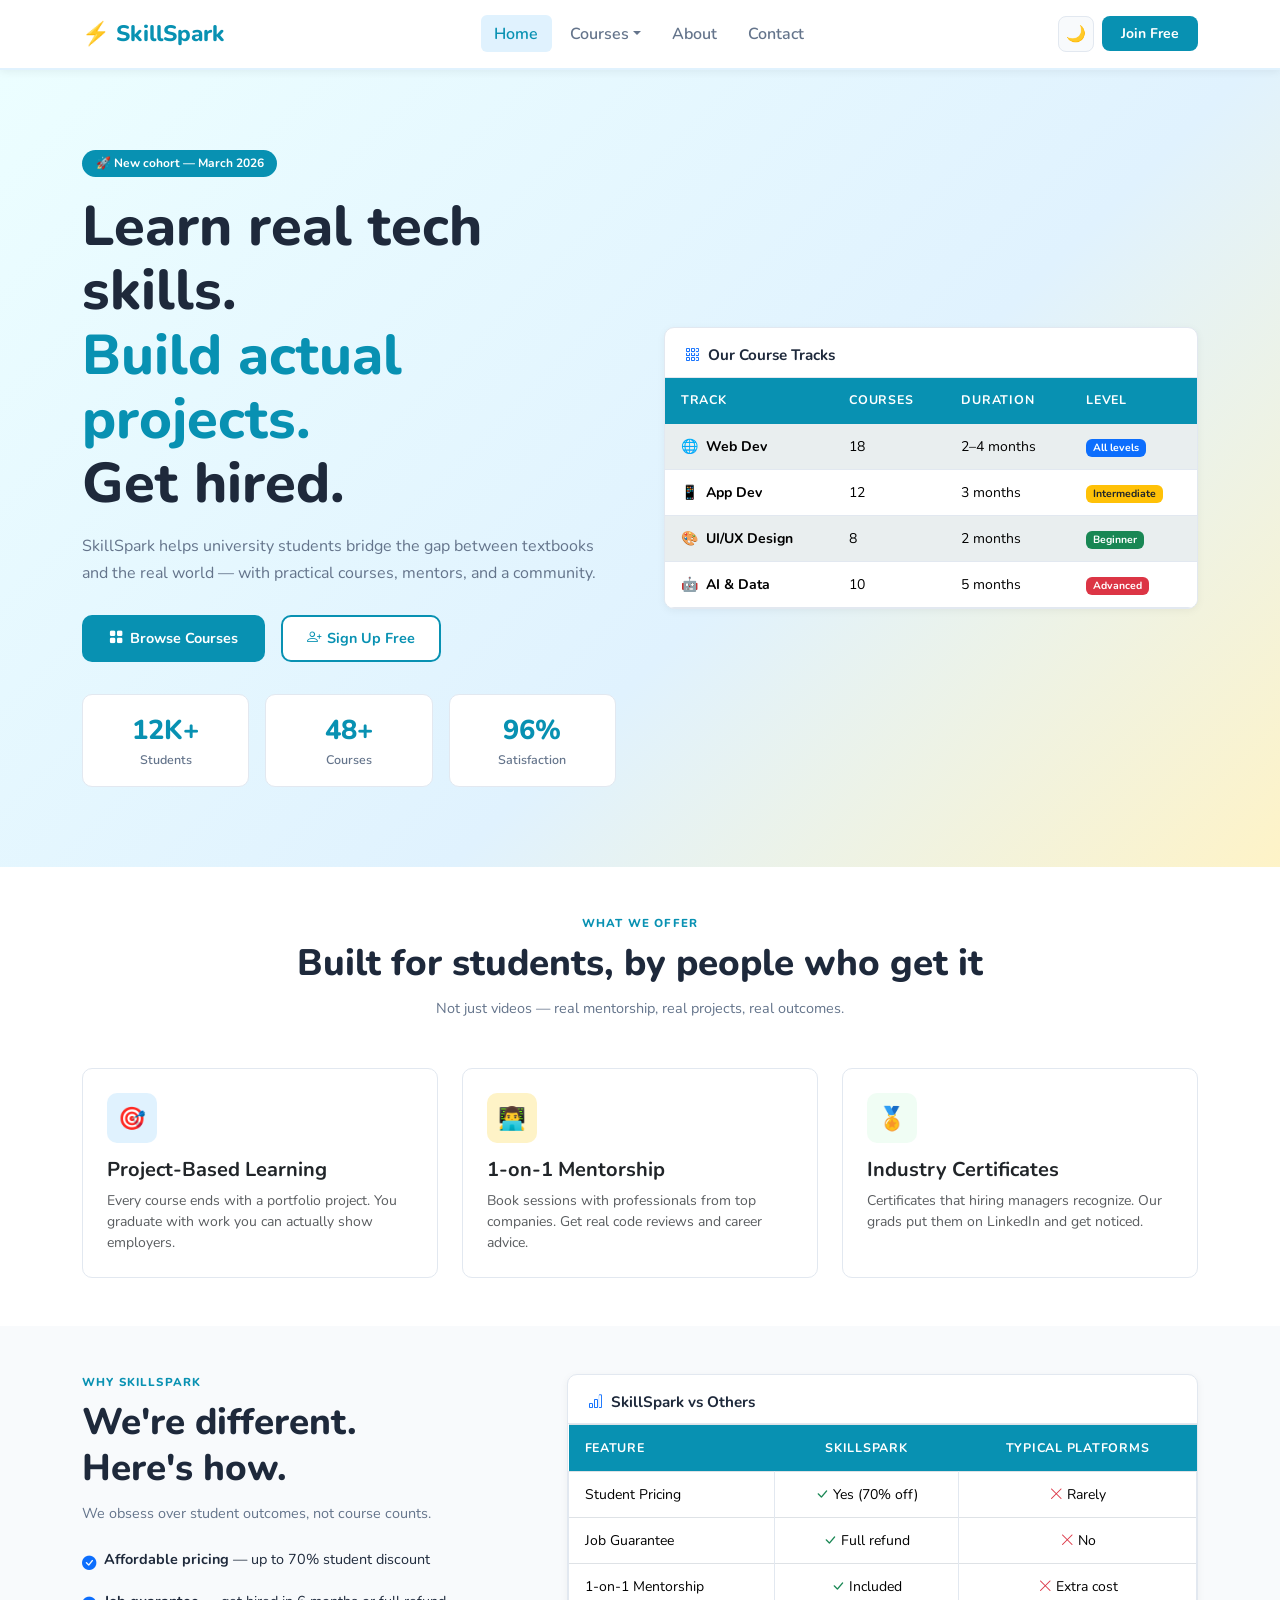
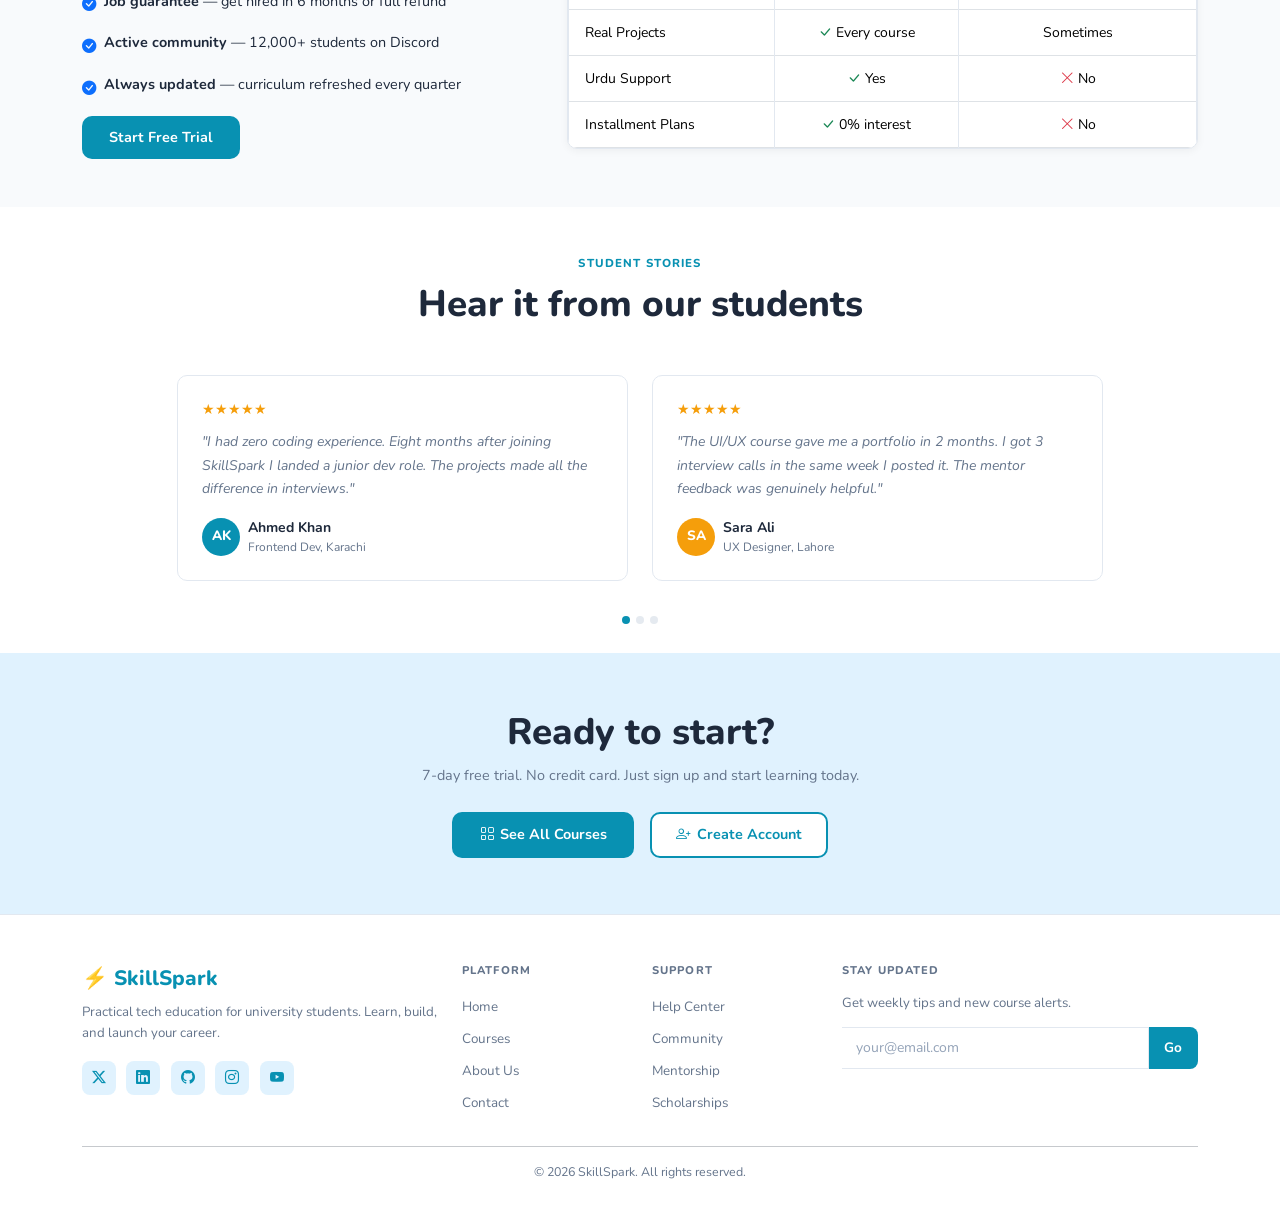
==== index.html @ f8904380 "Intial commit" ====
<!DOCTYPE html>
<html lang="en">
<head>
  <meta charset="UTF-8">
  <meta name="viewport" content="width=device-width, initial-scale=1.0">
  <title>SkillSpark – Learn. Build. Launch.</title>
  <link rel="icon" href="data:image/svg+xml,<svg xmlns='http://www.w3.org/2000/svg' viewBox='0 0 100 100'><text y='.9em' font-size='90'>⚡</text></svg>">
  <link href="https://cdn.jsdelivr.net/npm/bootstrap@5.3.3/dist/css/bootstrap.min.css" rel="stylesheet">
  <link href="https://cdn.jsdelivr.net/npm/bootstrap-icons@1.11.3/font/bootstrap-icons.css" rel="stylesheet">
  <link href="css/style.css" rel="stylesheet">
</head>
<body>

<!-- NAVBAR -->
<nav class="navbar navbar-expand-lg">
  <div class="container">
    <a class="navbar-brand" href="index.html">⚡ SkillSpark</a>
    <div class="d-flex align-items-center gap-2 order-lg-last">
      <button id="themeBtn" title="Toggle dark mode">🌙</button>
      <a href="register.html" class="btn-join d-none d-lg-block">Join Free</a>
      <button class="navbar-toggler ms-1" type="button" data-bs-toggle="collapse" data-bs-target="#nav">
        <span class="navbar-toggler-icon"></span>
      </button>
    </div>
    <div class="collapse navbar-collapse" id="nav">
      <ul class="navbar-nav mx-auto gap-1">
        <li class="nav-item"><a class="nav-link active" href="index.html">Home</a></li>
        <li class="nav-item dropdown">
          <a class="nav-link dropdown-toggle" href="#" data-bs-toggle="dropdown">Courses</a>
          <ul class="dropdown-menu">
            <li><a class="dropdown-item" href="courses.html"><i class="bi bi-code-slash me-2"></i>Web Development</a></li>
            <li><a class="dropdown-item" href="courses.html"><i class="bi bi-phone me-2"></i>App Development</a></li>
            <li><a class="dropdown-item" href="courses.html"><i class="bi bi-palette me-2"></i>UI/UX Design</a></li>
            <li><a class="dropdown-item" href="courses.html"><i class="bi bi-robot me-2"></i>AI & Data Science</a></li>
          </ul>
        </li>
        <li class="nav-item"><a class="nav-link" href="about.html">About</a></li>
        <li class="nav-item"><a class="nav-link" href="contact.html">Contact</a></li>
      </ul>
    </div>
  </div>
</nav>

<!-- HERO -->
<section class="hero-section">
  <div class="container">
    <div class="row align-items-center g-5">

      <div class="col-lg-6">
        <div class="hero-badge">🚀 New cohort — March 2026</div>
        <h1 class="hero-title">
          Learn real tech skills.<br>
          <span>Build actual projects.</span><br>
          Get hired.
        </h1>
        <p class="hero-desc">SkillSpark helps university students bridge the gap between textbooks and the real world — with practical courses, mentors, and a community.</p>
        <div class="d-flex gap-3 flex-wrap">
          <a href="courses.html" class="btn-primary-ss"><i class="bi bi-grid-fill"></i> Browse Courses</a>
          <a href="register.html" class="btn-outline-ss"><i class="bi bi-person-plus"></i> Sign Up Free</a>
        </div>
        <!-- Stats row -->
        <div class="row g-3 mt-3">
          <div class="col-4"><div class="stat-box"><div class="stat-num">12K+</div><div class="stat-label">Students</div></div></div>
          <div class="col-4"><div class="stat-box"><div class="stat-num">48+</div><div class="stat-label">Courses</div></div></div>
          <div class="col-4"><div class="stat-box"><div class="stat-num">96%</div><div class="stat-label">Satisfaction</div></div></div>
        </div>
      </div>

      <div class="col-lg-6 reveal">
        <!-- Course Tracks Table -->
        <div class="table-card">
          <div class="table-title">
            <i class="bi bi-grid-3x3-gap text-primary"></i> Our Course Tracks
          </div>
          <div class="table-responsive">
            <table class="table table-striped table-hover mb-0">
              <thead>
                <tr>
                  <th>Track</th>
                  <th>Courses</th>
                  <th>Duration</th>
                  <th>Level</th>
                </tr>
              </thead>
              <tbody>
                <tr>
                  <td><span class="me-2">🌐</span><strong>Web Dev</strong></td>
                  <td>18</td>
                  <td>2–4 months</td>
                  <td><span class="badge bg-primary">All levels</span></td>
                </tr>
                <tr>
                  <td><span class="me-2">📱</span><strong>App Dev</strong></td>
                  <td>12</td>
                  <td>3 months</td>
                  <td><span class="badge bg-warning text-dark">Intermediate</span></td>
                </tr>
                <tr>
                  <td><span class="me-2">🎨</span><strong>UI/UX Design</strong></td>
                  <td>8</td>
                  <td>2 months</td>
                  <td><span class="badge bg-success">Beginner</span></td>
                </tr>
                <tr>
                  <td><span class="me-2">🤖</span><strong>AI & Data</strong></td>
                  <td>10</td>
                  <td>5 months</td>
                  <td><span class="badge bg-danger">Advanced</span></td>
                </tr>
              </tbody>
            </table>
          </div>
        </div>
      </div>

    </div>
  </div>
</section>

<!-- FEATURE CARDS -->
<section class="section-white py-5">
  <div class="container">
    <div class="text-center mb-5 reveal">
      <div class="section-label">What We Offer</div>
      <h2 class="section-title">Built for students, by people who get it</h2>
      <p class="section-sub mx-auto">Not just videos — real mentorship, real projects, real outcomes.</p>
    </div>
    <div class="row g-4">
      <div class="col-md-6 col-lg-4 reveal">
        <div class="card p-4 h-100">
          <div class="card-icon" style="background:#e0f2fe;">🎯</div>
          <h5 class="fw-bold mb-2">Project-Based Learning</h5>
          <p class="text-muted mb-0" style="font-size:0.875rem;">Every course ends with a portfolio project. You graduate with work you can actually show employers.</p>
        </div>
      </div>
      <div class="col-md-6 col-lg-4 reveal">
        <div class="card p-4 h-100">
          <div class="card-icon" style="background:#fef3c7;">👨‍💻</div>
          <h5 class="fw-bold mb-2">1-on-1 Mentorship</h5>
          <p class="text-muted mb-0" style="font-size:0.875rem;">Book sessions with professionals from top companies. Get real code reviews and career advice.</p>
        </div>
      </div>
      <div class="col-md-6 col-lg-4 reveal">
        <div class="card p-4 h-100">
          <div class="card-icon" style="background:#f0fdf4;">🏅</div>
          <h5 class="fw-bold mb-2">Industry Certificates</h5>
          <p class="text-muted mb-0" style="font-size:0.875rem;">Certificates that hiring managers recognize. Our grads put them on LinkedIn and get noticed.</p>
        </div>
      </div>
    </div>
  </div>
</section>

<!-- WHY CHOOSE US + COMPARISON TABLE -->
<section class="section-light py-5">
  <div class="container">
    <div class="row g-5 align-items-start">

      <div class="col-lg-5 reveal">
        <div class="section-label">Why SkillSpark</div>
        <h2 class="section-title">We're different.<br>Here's how.</h2>
        <p class="section-sub mb-4">We obsess over student outcomes, not course counts.</p>
        <ul class="list-unstyled" style="font-size:0.9rem;">
          <li class="d-flex gap-2 mb-3"><i class="bi bi-check-circle-fill text-primary mt-1"></i><div><strong>Affordable pricing</strong> — up to 70% student discount</div></li>
          <li class="d-flex gap-2 mb-3"><i class="bi bi-check-circle-fill text-primary mt-1"></i><div><strong>Job guarantee</strong> — get hired in 6 months or full refund</div></li>
          <li class="d-flex gap-2 mb-3"><i class="bi bi-check-circle-fill text-primary mt-1"></i><div><strong>Active community</strong> — 12,000+ students on Discord</div></li>
          <li class="d-flex gap-2 mb-3"><i class="bi bi-check-circle-fill text-primary mt-1"></i><div><strong>Always updated</strong> — curriculum refreshed every quarter</div></li>
        </ul>
        <a href="register.html" class="btn-primary-ss">Start Free Trial</a>
      </div>

      <div class="col-lg-7 reveal">
        <!-- Comparison Table -->
        <div class="table-card">
          <div class="table-title">
            <i class="bi bi-bar-chart text-primary"></i> SkillSpark vs Others
          </div>
          <div class="table-responsive">
            <table class="table table-bordered mb-0">
              <thead>
                <tr>
                  <th>Feature</th>
                  <th class="text-center">SkillSpark</th>
                  <th class="text-center">Typical Platforms</th>
                </tr>
              </thead>
              <tbody>
                <tr>
                  <td>Student Pricing</td>
                  <td class="text-center"><i class="bi bi-check-lg text-success fw-bold"></i> Yes (70% off)</td>
                  <td class="text-center"><i class="bi bi-x-lg text-danger"></i> Rarely</td>
                </tr>
                <tr>
                  <td>Job Guarantee</td>
                  <td class="text-center"><i class="bi bi-check-lg text-success fw-bold"></i> Full refund</td>
                  <td class="text-center"><i class="bi bi-x-lg text-danger"></i> No</td>
                </tr>
                <tr>
                  <td>1-on-1 Mentorship</td>
                  <td class="text-center"><i class="bi bi-check-lg text-success fw-bold"></i> Included</td>
                  <td class="text-center"><i class="bi bi-x-lg text-danger"></i> Extra cost</td>
                </tr>
                <tr>
                  <td>Real Projects</td>
                  <td class="text-center"><i class="bi bi-check-lg text-success fw-bold"></i> Every course</td>
                  <td class="text-center">Sometimes</td>
                </tr>
                <tr>
                  <td>Urdu Support</td>
                  <td class="text-center"><i class="bi bi-check-lg text-success fw-bold"></i> Yes</td>
                  <td class="text-center"><i class="bi bi-x-lg text-danger"></i> No</td>
                </tr>
                <tr>
                  <td>Installment Plans</td>
                  <td class="text-center"><i class="bi bi-check-lg text-success fw-bold"></i> 0% interest</td>
                  <td class="text-center"><i class="bi bi-x-lg text-danger"></i> No</td>
                </tr>
              </tbody>
            </table>
          </div>
        </div>
      </div>

    </div>
  </div>
</section>

<!-- TESTIMONIALS CAROUSEL -->
<section class="section-white py-5">
  <div class="container">
    <div class="text-center mb-5 reveal">
      <div class="section-label">Student Stories</div>
      <h2 class="section-title">Hear it from our students</h2>
    </div>

    <div id="testiCarousel" class="carousel slide reveal" data-bs-ride="carousel" data-bs-interval="4000">
      <div class="carousel-indicators" style="bottom:-35px;">
        <button type="button" data-bs-target="#testiCarousel" data-bs-slide-to="0" class="active" style="background:var(--primary);width:8px;height:8px;border-radius:50%;border:none;"></button>
        <button type="button" data-bs-target="#testiCarousel" data-bs-slide-to="1" style="background:#cbd5e1;width:8px;height:8px;border-radius:50%;border:none;"></button>
        <button type="button" data-bs-target="#testiCarousel" data-bs-slide-to="2" style="background:#cbd5e1;width:8px;height:8px;border-radius:50%;border:none;"></button>
      </div>
      <div class="carousel-inner pb-4">

        <div class="carousel-item active">
          <div class="row g-4 justify-content-center">
            <div class="col-md-5">
              <div class="testi-card">
                <div class="testi-stars">★★★★★</div>
                <p class="testi-text">"I had zero coding experience. Eight months after joining SkillSpark I landed a junior dev role. The projects made all the difference in interviews."</p>
                <div class="d-flex align-items-center gap-2">
                  <div class="testi-av">AK</div>
                  <div><div class="testi-name">Ahmed Khan</div><div class="testi-role">Frontend Dev, Karachi</div></div>
                </div>
              </div>
            </div>
            <div class="col-md-5 d-none d-md-block">
              <div class="testi-card">
                <div class="testi-stars">★★★★★</div>
                <p class="testi-text">"The UI/UX course gave me a portfolio in 2 months. I got 3 interview calls in the same week I posted it. The mentor feedback was genuinely helpful."</p>
                <div class="d-flex align-items-center gap-2">
                  <div class="testi-av" style="background:#f59e0b;">SA</div>
                  <div><div class="testi-name">Sara Ali</div><div class="testi-role">UX Designer, Lahore</div></div>
                </div>
              </div>
            </div>
          </div>
        </div>

        <div class="carousel-item">
          <div class="row g-4 justify-content-center">
            <div class="col-md-5">
              <div class="testi-card">
                <div class="testi-stars">★★★★★</div>
                <p class="testi-text">"The AI bootcamp is better than my university AI module. The Python projects are genuinely industry-level and the instructors actually know what they're talking about."</p>
                <div class="d-flex align-items-center gap-2">
                  <div class="testi-av" style="background:#16a34a;">OM</div>
                  <div><div class="testi-name">Omar Malik</div><div class="testi-role">ML Engineer, Islamabad</div></div>
                </div>
              </div>
            </div>
            <div class="col-md-5 d-none d-md-block">
              <div class="testi-card">
                <div class="testi-stars">★★★★★</div>
                <p class="testi-text">"University gives you theory. SkillSpark gave me practice. My interviews got way easier after completing the React course. Worth every rupee."</p>
                <div class="d-flex align-items-center gap-2">
                  <div class="testi-av" style="background:#8b5cf6;">ZF</div>
                  <div><div class="testi-name">Zara Fatima</div><div class="testi-role">Software Engineer, Lahore</div></div>
                </div>
              </div>
            </div>
          </div>
        </div>

        <div class="carousel-item">
          <div class="row g-4 justify-content-center">
            <div class="col-md-5">
              <div class="testi-card">
                <div class="testi-stars">★★★★★</div>
                <p class="testi-text">"I published a Flutter app during the course. It now has 5,000+ downloads. Didn't think I'd be a published developer before graduating — SkillSpark made it happen."</p>
                <div class="d-flex align-items-center gap-2">
                  <div class="testi-av" style="background:#dc2626;">HR</div>
                  <div><div class="testi-name">Hassan Raza</div><div class="testi-role">Mobile Dev, Peshawar</div></div>
                </div>
              </div>
            </div>
            <div class="col-md-5 d-none d-md-block">
              <div class="testi-card">
                <div class="testi-stars">★★★★★</div>
                <p class="testi-text">"I met my startup co-founder on the SkillSpark Discord. We've raised pre-seed funding since then. This platform is so much more than just courses."</p>
                <div class="d-flex align-items-center gap-2">
                  <div class="testi-av" style="background:#ec4899;">NB</div>
                  <div><div class="testi-name">Nadia Baig</div><div class="testi-role">Co-Founder, Islamabad</div></div>
                </div>
              </div>
            </div>
          </div>
        </div>

      </div>
    </div>

  </div>
</section>

<!-- CTA -->
<section style="background:#e0f2fe;padding:3.5rem 0;">
  <div class="container text-center reveal">
    <h2 class="section-title mb-2">Ready to start?</h2>
    <p class="section-sub mx-auto mb-4">7-day free trial. No credit card. Just sign up and start learning today.</p>
    <div class="d-flex gap-3 justify-content-center flex-wrap">
      <a href="courses.html" class="btn-primary-ss"><i class="bi bi-grid"></i> See All Courses</a>
      <a href="register.html" class="btn-outline-ss"><i class="bi bi-person-plus"></i> Create Account</a>
    </div>
  </div>
</section>

<!-- FOOTER -->
<footer>
  <div class="container">
    <div class="row g-4">
      <div class="col-lg-4 col-md-6">
        <span class="footer-brand">⚡ SkillSpark</span>
        <p class="footer-desc">Practical tech education for university students. Learn, build, and launch your career.</p>
        <div class="mt-3">
          <a class="soc-btn" href="#"><i class="bi bi-twitter-x"></i></a>
          <a class="soc-btn" href="#"><i class="bi bi-linkedin"></i></a>
          <a class="soc-btn" href="#"><i class="bi bi-github"></i></a>
          <a class="soc-btn" href="#"><i class="bi bi-instagram"></i></a>
          <a class="soc-btn" href="#"><i class="bi bi-youtube"></i></a>
        </div>
      </div>
      <div class="col-lg-2 col-md-3 col-6">
        <div class="footer-heading">Platform</div>
        <ul class="footer-links">
          <li><a href="index.html">Home</a></li>
          <li><a href="courses.html">Courses</a></li>
          <li><a href="about.html">About Us</a></li>
          <li><a href="contact.html">Contact</a></li>
        </ul>
      </div>
      <div class="col-lg-2 col-md-3 col-6">
        <div class="footer-heading">Support</div>
        <ul class="footer-links">
          <li><a href="#">Help Center</a></li>
          <li><a href="#">Community</a></li>
          <li><a href="#">Mentorship</a></li>
          <li><a href="#">Scholarships</a></li>
        </ul>
      </div>
      <div class="col-lg-4 col-md-6">
        <div class="footer-heading">Stay Updated</div>
        <p style="color:var(--muted);font-size:0.83rem;margin-bottom:0.8rem;">Get weekly tips and new course alerts.</p>
        <div class="input-group">
          <input type="email" class="form-control" placeholder="your@email.com">
          <button class="btn-primary-ss" style="border-radius:0 8px 8px 0;padding:0.6rem 1rem;font-size:0.85rem;" type="button">Go</button>
        </div>
      </div>
    </div>
    <hr class="mt-4 mb-3">
    <div class="text-center" style="color:var(--muted);font-size:0.78rem;">© 2026 SkillSpark. All rights reserved.</div>
  </div>
</footer>

<button id="goTop"><i class="bi bi-arrow-up"></i></button>

<script src="https://cdn.jsdelivr.net/npm/bootstrap@5.3.3/dist/js/bootstrap.bundle.min.js"></script>
<script>
  // Dark mode
  const btn = document.getElementById('themeBtn');
  function setTheme(t) {
    document.body.classList.toggle('dark', t === 'dark');
    btn.textContent = t === 'dark' ? '☀️' : '🌙';
    localStorage.setItem('ss-theme', t);
  }
  btn.addEventListener('click', () => {
    setTheme(document.body.classList.contains('dark') ? 'light' : 'dark');
  });
  setTheme(localStorage.getItem('ss-theme') || 'light');

  // Scroll to top
  const goTop = document.getElementById('goTop');
  window.addEventListener('scroll', () => goTop.classList.toggle('show', scrollY > 300));
  goTop.addEventListener('click', () => scrollTo({ top: 0, behavior: 'smooth' }));

  // Reveal on scroll
  const obs = new IntersectionObserver(entries => {
    entries.forEach(e => { if (e.isIntersecting) e.target.classList.add('visible'); });
  }, { threshold: 0.1 });
  document.querySelectorAll('.reveal').forEach(el => obs.observe(el));
</script>
</body>
</html>
---- css/style.css ----
/* ================================
   SkillSpark - style.css
   ================================ */

@import url('https://fonts.googleapis.com/css2?family=Nunito:wght@400;600;700;800&display=swap');

/* --- Variables --- */
:root {
  --primary: #0891b2;
  --primary-light: #e0f2fe;
  --accent: #f59e0b;
  --dark: #1e293b;
  --light: #f8fafc;
  --border: #e2e8f0;
  --muted: #64748b;
  --white: #ffffff;
  --success: #16a34a;
  --radius: 10px;
}

/* --- Base --- */
* { box-sizing: border-box; }
html { scroll-behavior: smooth; }

body {
  font-family: 'Nunito', sans-serif;
  background-color: var(--light);
  color: var(--dark);
}

a { text-decoration: none; color: inherit; }

/* --- Navbar --- */
.navbar {
  background-color: var(--white) !important;
  border-bottom: 2px solid var(--primary-light);
  padding: 0.75rem 0;
  position: sticky;
  top: 0;
  z-index: 100;
  box-shadow: 0 2px 8px rgba(0,0,0,0.06);
}

.navbar-brand {
  font-size: 1.4rem;
  font-weight: 800;
  color: var(--primary) !important;
}

.nav-link {
  font-weight: 600;
  color: var(--muted) !important;
  padding: 0.4rem 0.85rem !important;
  border-radius: 6px;
  transition: 0.2s;
}

.nav-link:hover, .nav-link.active {
  color: var(--primary) !important;
  background-color: var(--primary-light);
}

.dropdown-menu {
  border: 1px solid var(--border);
  border-radius: var(--radius);
  padding: 0.4rem;
  box-shadow: 0 6px 20px rgba(0,0,0,0.1);
}

.dropdown-item {
  border-radius: 6px;
  font-size: 0.875rem;
  font-weight: 600;
  color: var(--muted);
  padding: 0.5rem 0.85rem;
}

.dropdown-item:hover {
  background-color: var(--primary-light);
  color: var(--primary);
}

.btn-join {
  background-color: var(--primary);
  color: white;
  border: none;
  border-radius: 8px;
  padding: 0.45rem 1.2rem;
  font-weight: 700;
  font-size: 0.875rem;
  transition: 0.2s;
}

.btn-join:hover { background-color: #0e7490; color: white; }

/* Dark Mode Toggle */
#themeBtn {
  background: var(--light);
  border: 1px solid var(--border);
  border-radius: 8px;
  width: 36px;
  height: 36px;
  cursor: pointer;
  font-size: 1rem;
  display: flex;
  align-items: center;
  justify-content: center;
  transition: 0.2s;
}

#themeBtn:hover { border-color: var(--primary); }

/* --- Dark Mode --- */
body.dark {
  background-color: #0f172a;
  color: #e2e8f0;
}

body.dark .navbar { background-color: #1e293b !important; border-color: #334155; }
body.dark .navbar-brand { color: #38bdf8 !important; }
body.dark .nav-link { color: #94a3b8 !important; }
body.dark .nav-link:hover, body.dark .nav-link.active { color: #e2e8f0 !important; background-color: #334155; }
body.dark .dropdown-menu { background: #1e293b; border-color: #334155; }
body.dark .dropdown-item { color: #94a3b8; }
body.dark .dropdown-item:hover { background: #334155; color: #e2e8f0; }
body.dark .hero-section { background: linear-gradient(135deg, #0f172a 0%, #1e3a5f 100%); }
body.dark .card { background: #1e293b !important; border-color: #334155 !important; color: #e2e8f0; }
body.dark .card .text-muted { color: #94a3b8 !important; }
body.dark .section-light { background: #1e293b !important; }
body.dark .table { color: #e2e8f0; }
body.dark .table thead { background: #0c4a6e !important; }
body.dark .table-striped > tbody > tr:nth-of-type(odd) { background-color: rgba(255,255,255,0.04); }
body.dark .table-bordered { border-color: #334155; }
body.dark .table-bordered th, body.dark .table-bordered td { border-color: #334155; }
body.dark .form-control, body.dark .form-select {
  background: #0f172a;
  border-color: #334155;
  color: #e2e8f0;
}
body.dark .form-control:focus, body.dark .form-select:focus {
  background: #1e293b;
  border-color: var(--primary);
  color: #e2e8f0;
}
body.dark .form-control::placeholder { color: #475569; }
body.dark .input-group-text { background: #1e293b; border-color: #334155; color: #94a3b8; }
body.dark footer { background: #1e293b; border-color: #334155; }
body.dark .progress { background-color: #334155; }
body.dark #themeBtn { background: #1e293b; border-color: #334155; }
body.dark .register-box { background: #1e293b; border-color: #334155; }
body.dark .contact-box { background: #1e293b; border-color: #334155; }
body.dark .tl-box { background: #1e293b; border-color: #334155; }
body.dark .tl-year { color: #fbbf24; }
body.dark .page-top { background: linear-gradient(135deg, #0f172a, #1e3a5f); }
body.dark .section-white { background: #1e293b !important; }

/* --- Hero --- */
.hero-section {
  background: linear-gradient(135deg, #ecfeff 0%, #e0f2fe 60%, #fef3c7 100%);
  padding: 5rem 0;
}

.hero-badge {
  display: inline-block;
  background: var(--primary);
  color: white;
  font-size: 0.75rem;
  font-weight: 700;
  padding: 0.3rem 0.85rem;
  border-radius: 50px;
  margin-bottom: 1.1rem;
}

.hero-title {
  font-size: clamp(2rem, 5vw, 3.5rem);
  font-weight: 800;
  line-height: 1.15;
  margin-bottom: 1rem;
}

.hero-title span { color: var(--primary); }
.hero-desc { color: var(--muted); font-size: 1rem; line-height: 1.7; margin-bottom: 1.75rem; }

.btn-primary-ss {
  background-color: var(--primary);
  color: white;
  border: none;
  padding: 0.7rem 1.7rem;
  border-radius: var(--radius);
  font-weight: 700;
  font-size: 0.9rem;
  transition: 0.2s;
  display: inline-flex;
  align-items: center;
  gap: 0.4rem;
}

.btn-primary-ss:hover { background-color: #0e7490; color: white; transform: translateY(-1px); }

.btn-outline-ss {
  background: white;
  color: var(--primary);
  border: 2px solid var(--primary);
  padding: 0.65rem 1.5rem;
  border-radius: var(--radius);
  font-weight: 700;
  font-size: 0.9rem;
  transition: 0.2s;
  display: inline-flex;
  align-items: center;
  gap: 0.4rem;
}

.btn-outline-ss:hover { background: var(--primary); color: white; }

.stat-box {
  text-align: center;
  padding: 1rem 1.5rem;
  border-radius: var(--radius);
  background: white;
  border: 1px solid var(--border);
}

.stat-num { font-size: 1.7rem; font-weight: 800; color: var(--primary); }
.stat-label { font-size: 0.78rem; color: var(--muted); font-weight: 600; }

/* --- Section Labels --- */
.section-label {
  font-size: 0.72rem;
  font-weight: 800;
  text-transform: uppercase;
  letter-spacing: 0.1em;
  color: var(--primary);
  margin-bottom: 0.5rem;
}

.section-title {
  font-size: clamp(1.6rem, 3vw, 2.3rem);
  font-weight: 800;
  margin-bottom: 0.6rem;
  line-height: 1.25;
}

.section-sub { color: var(--muted); font-size: 0.9rem; line-height: 1.7; max-width: 480px; }

/* --- Cards --- */
.card {
  border: 1px solid var(--border) !important;
  border-radius: var(--radius) !important;
  background: white !important;
  transition: 0.25s;
}

.card:hover {
  border-color: var(--primary) !important;
  box-shadow: 0 6px 20px rgba(8,145,178,0.12);
  transform: translateY(-3px);
}

.card-icon {
  width: 50px; height: 50px;
  border-radius: 10px;
  display: flex;
  align-items: center;
  justify-content: center;
  font-size: 1.4rem;
  margin-bottom: 0.9rem;
}

/* --- Tables --- */
.table-card {
  background: white;
  border: 1px solid var(--border);
  border-radius: var(--radius);
  overflow: hidden;
  box-shadow: 0 2px 8px rgba(0,0,0,0.05);
}

.table { margin: 0; font-size: 0.875rem; }

.table thead th {
  background-color: var(--primary);
  color: white;
  font-weight: 700;
  font-size: 0.78rem;
  text-transform: uppercase;
  letter-spacing: 0.06em;
  padding: 0.85rem 1rem;
  border: none;
}

.table tbody td {
  padding: 0.75rem 1rem;
  vertical-align: middle;
  border-color: var(--border);
}

.table-striped > tbody > tr:nth-of-type(odd) > * {
  background-color: rgba(8, 145, 178, 0.04);
}

.table-hover > tbody > tr:hover > * {
  background-color: rgba(8, 145, 178, 0.08);
}

.table-title {
  font-weight: 700;
  font-size: 0.95rem;
  padding: 1rem 1.25rem 0.6rem;
  border-bottom: 1px solid var(--border);
  display: flex;
  align-items: center;
  gap: 0.5rem;
}

.badge-tag {
  font-size: 0.68rem;
  font-weight: 700;
  padding: 0.22rem 0.55rem;
  border-radius: 4px;
}

/* --- Course Cards --- */
.course-thumb {
  height: 130px;
  display: flex;
  align-items: center;
  justify-content: center;
  font-size: 3.2rem;
}

.price-tag { font-size: 1.2rem; font-weight: 800; color: var(--primary); }
.price-old { font-size: 0.78rem; color: var(--muted); text-decoration: line-through; }

.btn-enroll {
  background: var(--primary);
  color: white;
  border: none;
  padding: 0.45rem 1rem;
  border-radius: 7px;
  font-size: 0.8rem;
  font-weight: 700;
  cursor: pointer;
  transition: 0.2s;
}

.btn-enroll:hover { background: #0e7490; color: white; }

/* Modal */
.modal-content {
  border-radius: 14px;
  border: 1px solid var(--border);
}

body.dark .modal-content { background: #1e293b; color: #e2e8f0; border-color: #334155; }
body.dark .modal-header, body.dark .modal-footer { border-color: #334155; }

/* --- About --- */
.team-card {
  text-align: center;
  padding: 1.75rem 1.25rem;
  border: 1px solid var(--border);
  border-radius: var(--radius);
  background: white;
  transition: 0.25s;
}

.team-card:hover { border-color: var(--primary); box-shadow: 0 4px 16px rgba(8,145,178,0.1); }

.team-avatar {
  width: 64px; height: 64px;
  border-radius: 50%;
  background: var(--primary);
  color: white;
  font-weight: 800;
  font-size: 1.3rem;
  display: flex;
  align-items: center;
  justify-content: center;
  margin: 0 auto 0.85rem;
}

.team-name { font-weight: 800; font-size: 0.95rem; margin-bottom: 0.2rem; }
.team-role { color: var(--primary); font-size: 0.78rem; font-weight: 700; margin-bottom: 0.5rem; }
.team-bio { color: var(--muted); font-size: 0.8rem; line-height: 1.55; margin: 0; }

body.dark .team-card { background: #1e293b; border-color: #334155; }

/* Progress Bars */
.prog-row { margin-bottom: 1.25rem; }
.prog-label { display: flex; justify-content: space-between; font-size: 0.875rem; font-weight: 600; margin-bottom: 0.4rem; }
.prog-label span:last-child { color: var(--primary); }
.progress { height: 8px; background: var(--border); border-radius: 50px; }
.progress-bar { background: linear-gradient(90deg, var(--primary), #38bdf8); border-radius: 50px; transition: width 1.3s ease; }

/* Timeline */
.timeline { position: relative; padding: 1rem 0; }
.timeline::before {
  content: '';
  position: absolute;
  left: 50%;
  top: 0; bottom: 0;
  width: 2px;
  background-color: var(--primary-light);
  transform: translateX(-50%);
}

.tl-item {
  display: flex;
  justify-content: flex-end;
  padding-right: calc(50% + 1.75rem);
  margin-bottom: 2.25rem;
  position: relative;
}

.tl-item.right {
  justify-content: flex-start;
  padding-right: 0;
  padding-left: calc(50% + 1.75rem);
}

.tl-dot {
  position: absolute;
  left: 50%;
  top: 0.9rem;
  width: 14px; height: 14px;
  background: var(--primary);
  border-radius: 50%;
  transform: translateX(-50%);
  border: 3px solid var(--light);
}

body.dark .tl-dot { border-color: #0f172a; }

.tl-box {
  background: white;
  border: 1px solid var(--border);
  border-radius: var(--radius);
  padding: 1.1rem 1.3rem;
  max-width: 270px;
}

.tl-year { font-size: 0.7rem; font-weight: 800; color: var(--accent); text-transform: uppercase; letter-spacing: 0.08em; margin-bottom: 0.2rem; }
.tl-title { font-weight: 800; font-size: 0.9rem; margin-bottom: 0.3rem; }
.tl-desc { color: var(--muted); font-size: 0.8rem; line-height: 1.55; margin: 0; }

@media (max-width: 767px) {
  .timeline::before { left: 12px; }
  .tl-item, .tl-item.right { padding-left: 2.5rem; padding-right: 0; justify-content: flex-start; }
  .tl-dot { left: 12px; }
  .tl-box { max-width: 100%; }
}

/* --- Forms --- */
.register-box {
  background: white;
  border: 1px solid var(--border);
  border-radius: 14px;
  padding: 2.25rem;
}

.form-label { font-size: 0.85rem; font-weight: 700; margin-bottom: 0.3rem; }

.form-control, .form-select {
  border-radius: 8px;
  border: 1px solid var(--border);
  font-size: 0.875rem;
  padding: 0.6rem 0.85rem;
  font-family: 'Nunito', sans-serif;
  transition: 0.2s;
}

.form-control:focus, .form-select:focus {
  border-color: var(--primary);
  box-shadow: 0 0 0 3px rgba(8,145,178,0.12);
}

.form-control::placeholder { color: #94a3b8; }

.input-group-text {
  background: var(--light);
  border: 1px solid var(--border);
  border-right: none;
  border-radius: 8px 0 0 8px;
  color: var(--muted);
  font-size: 0.9rem;
}

.input-group .form-control { border-left: none; border-radius: 0 8px 8px 0; }
.input-group .form-control:focus { border-left: 1px solid var(--primary); }

.form-check-input { border: 2px solid var(--border); }
.form-check-input:checked { background-color: var(--primary); border-color: var(--primary); }
.form-check-label { font-size: 0.85rem; color: var(--muted); }

.form-control.is-valid { border-color: var(--success); }
.form-control.is-invalid { border-color: #dc2626; }
.valid-feedback { font-size: 0.75rem; color: var(--success); }
.invalid-feedback { font-size: 0.75rem; color: #dc2626; }

.level-opt {
  border: 1px solid var(--border);
  border-radius: 8px;
  padding: 0.75rem;
  cursor: pointer;
  transition: 0.2s;
}

.level-opt:hover, .level-opt.active { border-color: var(--primary); background: var(--primary-light); }
body.dark .level-opt { background: #0f172a; border-color: #334155; }
body.dark .level-opt:hover, body.dark .level-opt.active { background: #0c4a6e; border-color: var(--primary); }

/* --- Contact --- */
.contact-box {
  background: white;
  border: 1px solid var(--border);
  border-radius: var(--radius);
  padding: 1.5rem;
}

.cinfo {
  display: flex;
  gap: 0.85rem;
  align-items: flex-start;
  margin-bottom: 1.25rem;
}

.cinfo-icon {
  width: 38px; height: 38px;
  background: var(--primary-light);
  border-radius: 8px;
  display: flex;
  align-items: center;
  justify-content: center;
  color: var(--primary);
  font-size: 1rem;
  flex-shrink: 0;
}

.cinfo h6 { font-weight: 700; font-size: 0.82rem; margin-bottom: 0.1rem; }
.cinfo p { color: var(--muted); font-size: 0.8rem; margin: 0; line-height: 1.5; }

.map-frame { border-radius: var(--radius); overflow: hidden; border: 1px solid var(--border); }

/* Success Alert */
.success-msg {
  background: #f0fdf4;
  border: 1px solid #bbf7d0;
  color: var(--success);
  border-radius: var(--radius);
  padding: 0.9rem 1.2rem;
  display: none;
  align-items: center;
  gap: 0.65rem;
  font-size: 0.875rem;
  font-weight: 600;
}
.success-msg.show { display: flex; }
body.dark .success-msg { background: rgba(22,163,74,0.1); border-color: rgba(22,163,74,0.3); }

/* --- Testimonials --- */
.testi-card {
  background: white;
  border: 1px solid var(--border);
  border-radius: var(--radius);
  padding: 1.5rem;
  height: 100%;
}

body.dark .testi-card { background: #1e293b; border-color: #334155; }

.testi-stars { color: #f59e0b; font-size: 0.85rem; margin-bottom: 0.6rem; }
.testi-text { color: var(--muted); font-size: 0.875rem; line-height: 1.7; font-style: italic; margin-bottom: 1rem; }
.testi-av {
  width: 38px; height: 38px;
  border-radius: 50%;
  background: var(--primary);
  color: white;
  display: flex;
  align-items: center;
  justify-content: center;
  font-weight: 800;
  font-size: 0.85rem;
  flex-shrink: 0;
}

.testi-name { font-weight: 700; font-size: 0.875rem; }
.testi-role { color: var(--muted); font-size: 0.75rem; }

/* --- Footer --- */
footer {
  background: white;
  border-top: 1px solid var(--border);
  padding: 3rem 0 1.5rem;
}

.footer-brand { font-size: 1.3rem; font-weight: 800; color: var(--primary); display: block; margin-bottom: 0.5rem; }
.footer-desc { color: var(--muted); font-size: 0.83rem; line-height: 1.6; }
.footer-heading { font-size: 0.7rem; font-weight: 800; text-transform: uppercase; letter-spacing: 0.1em; color: var(--muted); margin-bottom: 0.9rem; }
.footer-links { list-style: none; padding: 0; margin: 0; }
.footer-links li { margin-bottom: 0.5rem; }
.footer-links a { color: var(--muted); font-size: 0.84rem; transition: 0.2s; }
.footer-links a:hover { color: var(--primary); }

.soc-btn {
  display: inline-flex;
  width: 34px; height: 34px;
  border-radius: 8px;
  background: var(--primary-light);
  color: var(--primary);
  align-items: center;
  justify-content: center;
  font-size: 0.875rem;
  margin-right: 0.4rem;
  transition: 0.2s;
}

.soc-btn:hover { background: var(--primary); color: white; }

/* Scroll to top */
#goTop {
  position: fixed;
  bottom: 1.5rem;
  right: 1.5rem;
  width: 42px; height: 42px;
  background: var(--primary);
  color: white;
  border: none;
  border-radius: 8px;
  font-size: 1.1rem;
  cursor: pointer;
  opacity: 0;
  transition: 0.25s;
  z-index: 999;
  display: flex;
  align-items: center;
  justify-content: center;
}

#goTop.show { opacity: 1; }
#goTop:hover { background: #0e7490; }

/* Page hero */
.page-top {
  background: linear-gradient(135deg, #ecfeff, #e0f2fe);
  padding: 4rem 0 3rem;
  text-align: center;
}

/* Section backgrounds */
.section-light { background-color: #f8fafc; }
.section-white { background-color: white; }

/* Reveal animation */
.reveal {
  opacity: 0;
  transform: translateY(18px);
  transition: opacity 0.55s ease, transform 0.55s ease;
}
.reveal.visible { opacity: 1; transform: none; }

/* Misc */
::-webkit-scrollbar { width: 5px; }
::-webkit-scrollbar-thumb { background: var(--primary); border-radius: 3px; }
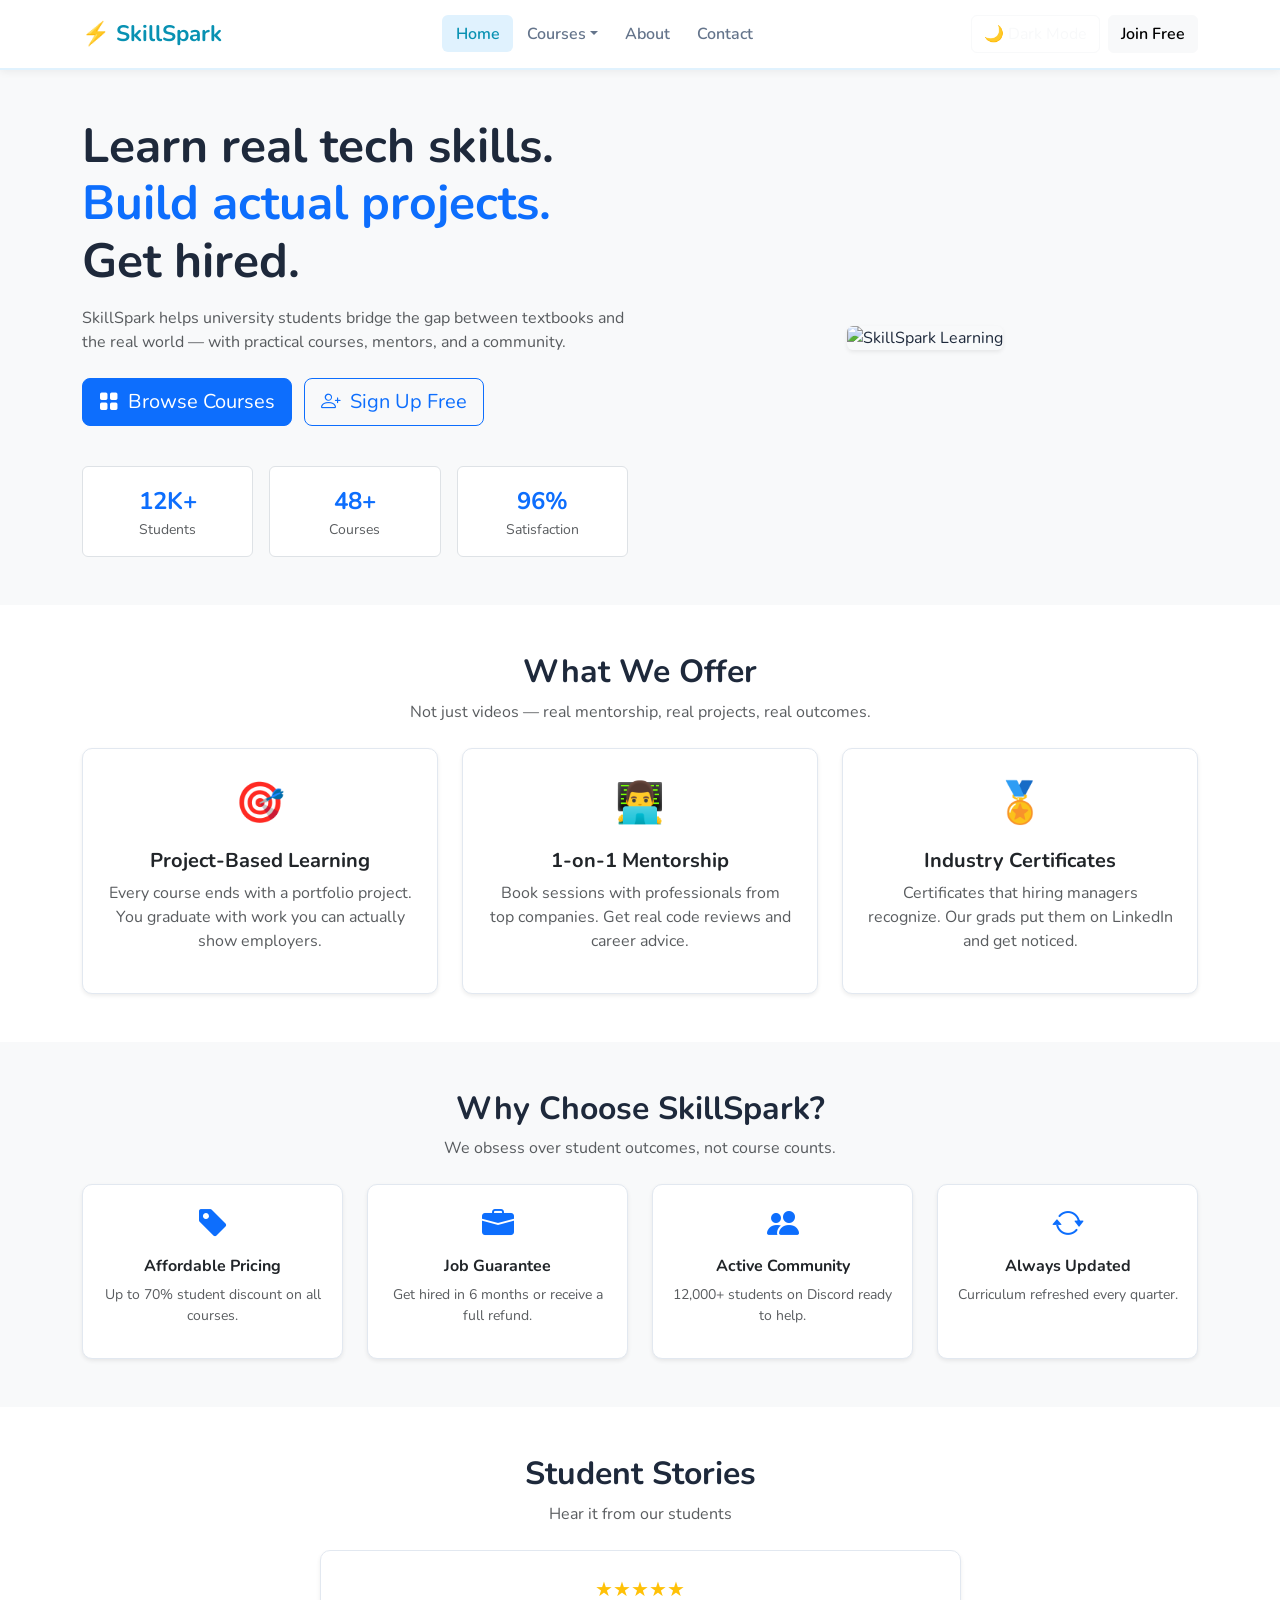
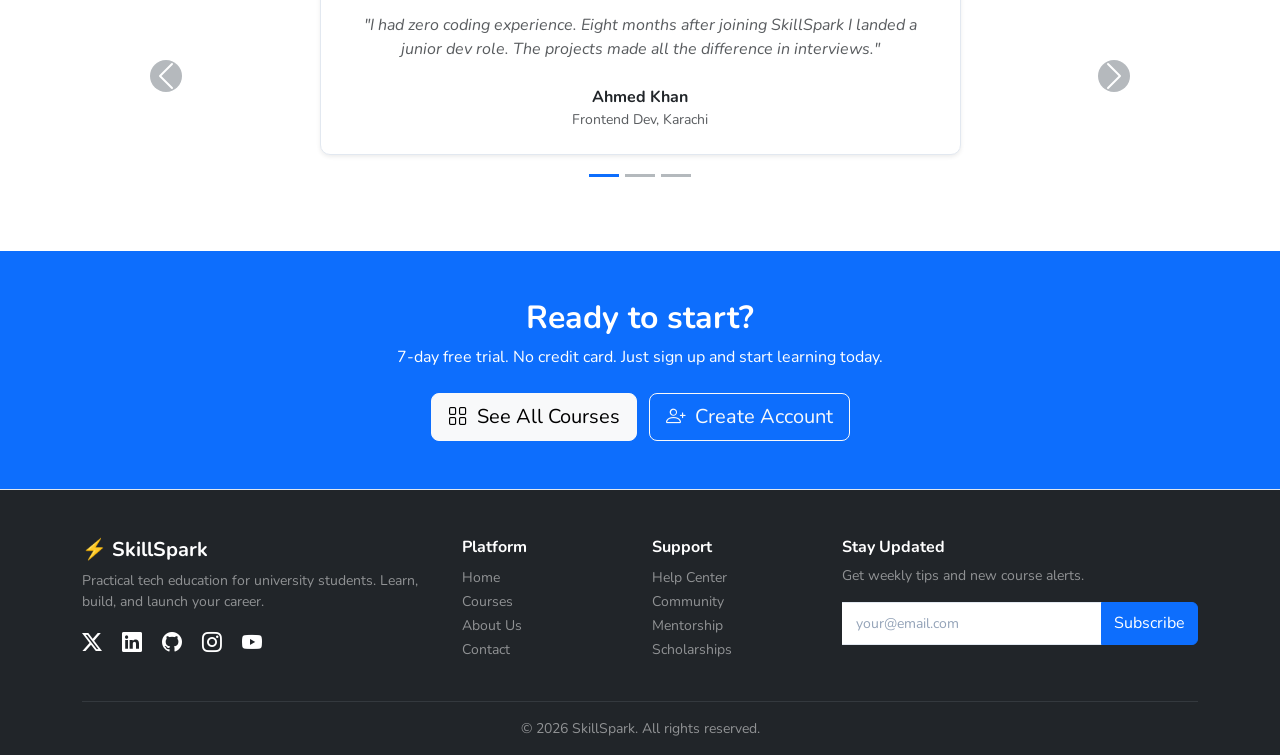
==== commit 6d47c31d: "First Commit" ====
--- a/index.html
+++ b/index.html
@@ -4,27 +4,38 @@
   <meta charset="UTF-8">
   <meta name="viewport" content="width=device-width, initial-scale=1.0">
   <title>SkillSpark – Learn. Build. Launch.</title>
-  <link rel="icon" href="data:image/svg+xml,<svg xmlns='http://www.w3.org/2000/svg' viewBox='0 0 100 100'><text y='.9em' font-size='90'>⚡</text></svg>">
   <link href="https://cdn.jsdelivr.net/npm/bootstrap@5.3.3/dist/css/bootstrap.min.css" rel="stylesheet">
   <link href="https://cdn.jsdelivr.net/npm/bootstrap-icons@1.11.3/font/bootstrap-icons.css" rel="stylesheet">
   <link href="css/style.css" rel="stylesheet">
+  <style>
+    /* ── Dark Mode Styles ── */
+    body.dark-mode {
+      background-color: #121212;
+      color: #e0e0e0;
+    }
+    body.dark-mode .bg-light   { background-color: #1e1e1e !important; }
+    body.dark-mode .bg-white   { background-color: #1a1a1a !important; }
+    body.dark-mode .card       { background-color: #2a2a2a !important; border-color: #444 !important; color: #e0e0e0; }
+    body.dark-mode .text-muted { color: #aaaaaa !important; }
+    body.dark-mode .border     { border-color: #444 !important; }
+    body.dark-mode section.bg-primary { background-color: #0d3b66 !important; }
+    body.dark-mode footer      { background-color: #0a0a0a !important; }
+  </style>
 </head>
 <body>
 
 <!-- NAVBAR -->
-<nav class="navbar navbar-expand-lg">
-  <div class="container">
-    <a class="navbar-brand" href="index.html">⚡ SkillSpark</a>
-    <div class="d-flex align-items-center gap-2 order-lg-last">
-      <button id="themeBtn" title="Toggle dark mode">🌙</button>
-      <a href="register.html" class="btn-join d-none d-lg-block">Join Free</a>
-      <button class="navbar-toggler ms-1" type="button" data-bs-toggle="collapse" data-bs-target="#nav">
-        <span class="navbar-toggler-icon"></span>
-      </button>
-    </div>
+<nav class="navbar navbar-expand-lg navbar-dark bg-primary">
+  <div class="container">
+    <a class="navbar-brand fw-bold" href="index.html">⚡ SkillSpark</a>
+    <button class="navbar-toggler" type="button" data-bs-toggle="collapse" data-bs-target="#nav">
+      <span class="navbar-toggler-icon"></span>
+    </button>
     <div class="collapse navbar-collapse" id="nav">
-      <ul class="navbar-nav mx-auto gap-1">
-        <li class="nav-item"><a class="nav-link active" href="index.html">Home</a></li>
+      <ul class="navbar-nav mx-auto">
+        <li class="nav-item">
+          <a class="nav-link active" href="index.html">Home</a>
+        </li>
         <li class="nav-item dropdown">
           <a class="nav-link dropdown-toggle" href="#" data-bs-toggle="dropdown">Courses</a>
           <ul class="dropdown-menu">
@@ -34,379 +45,312 @@
             <li><a class="dropdown-item" href="courses.html"><i class="bi bi-robot me-2"></i>AI & Data Science</a></li>
           </ul>
         </li>
-        <li class="nav-item"><a class="nav-link" href="about.html">About</a></li>
-        <li class="nav-item"><a class="nav-link" href="contact.html">Contact</a></li>
+        <li class="nav-item">
+          <a class="nav-link" href="about.html">About</a>
+        </li>
+        <li class="nav-item">
+          <a class="nav-link" href="contact.html">Contact</a>
+        </li>
       </ul>
+      <button id="themeToggle" class="btn btn-outline-light me-2" title="Toggle dark/light mode">
+        🌙 Dark Mode
+      </button>
+      <a href="register.html" class="btn btn-light fw-semibold">Join Free</a>
     </div>
   </div>
 </nav>
 
-<!-- HERO -->
-<section class="hero-section">
-  <div class="container">
-    <div class="row align-items-center g-5">
-
-      <div class="col-lg-6">
-        <div class="hero-badge">🚀 New cohort — March 2026</div>
-        <h1 class="hero-title">
+<!-- HERO SECTION -->
+<section class="bg-light py-5">
+  <div class="container">
+    <div class="row align-items-center g-4">
+
+      <div class="col-lg-6 col-md-12">
+        <h1 class="fw-bold display-5">
           Learn real tech skills.<br>
-          <span>Build actual projects.</span><br>
+          <span class="text-primary">Build actual projects.</span><br>
           Get hired.
         </h1>
-        <p class="hero-desc">SkillSpark helps university students bridge the gap between textbooks and the real world — with practical courses, mentors, and a community.</p>
-        <div class="d-flex gap-3 flex-wrap">
-          <a href="courses.html" class="btn-primary-ss"><i class="bi bi-grid-fill"></i> Browse Courses</a>
-          <a href="register.html" class="btn-outline-ss"><i class="bi bi-person-plus"></i> Sign Up Free</a>
-        </div>
-        <!-- Stats row -->
-        <div class="row g-3 mt-3">
-          <div class="col-4"><div class="stat-box"><div class="stat-num">12K+</div><div class="stat-label">Students</div></div></div>
-          <div class="col-4"><div class="stat-box"><div class="stat-num">48+</div><div class="stat-label">Courses</div></div></div>
-          <div class="col-4"><div class="stat-box"><div class="stat-num">96%</div><div class="stat-label">Satisfaction</div></div></div>
-        </div>
-      </div>
-
-      <div class="col-lg-6 reveal">
-        <!-- Course Tracks Table -->
-        <div class="table-card">
-          <div class="table-title">
-            <i class="bi bi-grid-3x3-gap text-primary"></i> Our Course Tracks
-          </div>
-          <div class="table-responsive">
-            <table class="table table-striped table-hover mb-0">
-              <thead>
-                <tr>
-                  <th>Track</th>
-                  <th>Courses</th>
-                  <th>Duration</th>
-                  <th>Level</th>
-                </tr>
-              </thead>
-              <tbody>
-                <tr>
-                  <td><span class="me-2">🌐</span><strong>Web Dev</strong></td>
-                  <td>18</td>
-                  <td>2–4 months</td>
-                  <td><span class="badge bg-primary">All levels</span></td>
-                </tr>
-                <tr>
-                  <td><span class="me-2">📱</span><strong>App Dev</strong></td>
-                  <td>12</td>
-                  <td>3 months</td>
-                  <td><span class="badge bg-warning text-dark">Intermediate</span></td>
-                </tr>
-                <tr>
-                  <td><span class="me-2">🎨</span><strong>UI/UX Design</strong></td>
-                  <td>8</td>
-                  <td>2 months</td>
-                  <td><span class="badge bg-success">Beginner</span></td>
-                </tr>
-                <tr>
-                  <td><span class="me-2">🤖</span><strong>AI & Data</strong></td>
-                  <td>10</td>
-                  <td>5 months</td>
-                  <td><span class="badge bg-danger">Advanced</span></td>
-                </tr>
-              </tbody>
-            </table>
-          </div>
-        </div>
-      </div>
-
-    </div>
-  </div>
-</section>
-
-<!-- FEATURE CARDS -->
-<section class="section-white py-5">
-  <div class="container">
-    <div class="text-center mb-5 reveal">
-      <div class="section-label">What We Offer</div>
-      <h2 class="section-title">Built for students, by people who get it</h2>
-      <p class="section-sub mx-auto">Not just videos — real mentorship, real projects, real outcomes.</p>
+        <p class="text-muted mt-3 mb-4">
+          SkillSpark helps university students bridge the gap between textbooks
+          and the real world — with practical courses, mentors, and a community.
+        </p>
+        <a href="courses.html" class="btn btn-primary btn-lg me-2">
+          <i class="bi bi-grid-fill me-1"></i> Browse Courses
+        </a>
+        <a href="register.html" class="btn btn-outline-primary btn-lg">
+          <i class="bi bi-person-plus me-1"></i> Sign Up Free
+        </a>
+
+        <!-- Stats Row -->
+        <div class="row g-3 mt-4 text-center">
+          <div class="col-4">
+            <div class="border rounded p-3 bg-white">
+              <div class="fs-4 fw-bold text-primary">12K+</div>
+              <div class="text-muted small">Students</div>
+            </div>
+          </div>
+          <div class="col-4">
+            <div class="border rounded p-3 bg-white">
+              <div class="fs-4 fw-bold text-primary">48+</div>
+              <div class="text-muted small">Courses</div>
+            </div>
+          </div>
+          <div class="col-4">
+            <div class="border rounded p-3 bg-white">
+              <div class="fs-4 fw-bold text-primary">96%</div>
+              <div class="text-muted small">Satisfaction</div>
+            </div>
+          </div>
+        </div>
+      </div>
+
+      <div class="col-lg-6 col-md-12 text-center">
+        <img src="https://images.unsplash.com/photo-1522202176988-66273c2fd55f?w=700&auto=format&fit=crop" alt="SkillSpark Learning" class="img-fluid rounded shadow-sm" style="max-height:360px; width:100%; object-fit:cover;">
+      </div>
+
+    </div>
+  </div>
+</section>
+
+<!-- FEATURE CARDS (3 cards – required by assignment) -->
+<section class="bg-white py-5">
+  <div class="container">
+    <div class="text-center mb-4">
+      <h2 class="fw-bold">What We Offer</h2>
+      <p class="text-muted">Not just videos — real mentorship, real projects, real outcomes.</p>
     </div>
     <div class="row g-4">
-      <div class="col-md-6 col-lg-4 reveal">
-        <div class="card p-4 h-100">
-          <div class="card-icon" style="background:#e0f2fe;">🎯</div>
-          <h5 class="fw-bold mb-2">Project-Based Learning</h5>
-          <p class="text-muted mb-0" style="font-size:0.875rem;">Every course ends with a portfolio project. You graduate with work you can actually show employers.</p>
-        </div>
-      </div>
-      <div class="col-md-6 col-lg-4 reveal">
-        <div class="card p-4 h-100">
-          <div class="card-icon" style="background:#fef3c7;">👨‍💻</div>
-          <h5 class="fw-bold mb-2">1-on-1 Mentorship</h5>
-          <p class="text-muted mb-0" style="font-size:0.875rem;">Book sessions with professionals from top companies. Get real code reviews and career advice.</p>
-        </div>
-      </div>
-      <div class="col-md-6 col-lg-4 reveal">
-        <div class="card p-4 h-100">
-          <div class="card-icon" style="background:#f0fdf4;">🏅</div>
-          <h5 class="fw-bold mb-2">Industry Certificates</h5>
-          <p class="text-muted mb-0" style="font-size:0.875rem;">Certificates that hiring managers recognize. Our grads put them on LinkedIn and get noticed.</p>
-        </div>
-      </div>
-    </div>
-  </div>
-</section>
-
-<!-- WHY CHOOSE US + COMPARISON TABLE -->
-<section class="section-light py-5">
-  <div class="container">
-    <div class="row g-5 align-items-start">
-
-      <div class="col-lg-5 reveal">
-        <div class="section-label">Why SkillSpark</div>
-        <h2 class="section-title">We're different.<br>Here's how.</h2>
-        <p class="section-sub mb-4">We obsess over student outcomes, not course counts.</p>
-        <ul class="list-unstyled" style="font-size:0.9rem;">
-          <li class="d-flex gap-2 mb-3"><i class="bi bi-check-circle-fill text-primary mt-1"></i><div><strong>Affordable pricing</strong> — up to 70% student discount</div></li>
-          <li class="d-flex gap-2 mb-3"><i class="bi bi-check-circle-fill text-primary mt-1"></i><div><strong>Job guarantee</strong> — get hired in 6 months or full refund</div></li>
-          <li class="d-flex gap-2 mb-3"><i class="bi bi-check-circle-fill text-primary mt-1"></i><div><strong>Active community</strong> — 12,000+ students on Discord</div></li>
-          <li class="d-flex gap-2 mb-3"><i class="bi bi-check-circle-fill text-primary mt-1"></i><div><strong>Always updated</strong> — curriculum refreshed every quarter</div></li>
+
+      <div class="col-md-6 col-lg-4">
+        <div class="card h-100 p-4 text-center shadow-sm">
+          <div class="fs-1 mb-3">🎯</div>
+          <h5 class="fw-bold">Project-Based Learning</h5>
+          <p class="text-muted">Every course ends with a portfolio project. You graduate with work you can actually show employers.</p>
+        </div>
+      </div>
+
+      <div class="col-md-6 col-lg-4">
+        <div class="card h-100 p-4 text-center shadow-sm">
+          <div class="fs-1 mb-3">👨‍💻</div>
+          <h5 class="fw-bold">1-on-1 Mentorship</h5>
+          <p class="text-muted">Book sessions with professionals from top companies. Get real code reviews and career advice.</p>
+        </div>
+      </div>
+
+      <div class="col-md-6 col-lg-4">
+        <div class="card h-100 p-4 text-center shadow-sm">
+          <div class="fs-1 mb-3">🏅</div>
+          <h5 class="fw-bold">Industry Certificates</h5>
+          <p class="text-muted">Certificates that hiring managers recognize. Our grads put them on LinkedIn and get noticed.</p>
+        </div>
+      </div>
+
+    </div>
+  </div>
+</section>
+
+<!-- WHY CHOOSE US (required by assignment) -->
+<section class="bg-light py-5">
+  <div class="container">
+    <div class="text-center mb-4">
+      <h2 class="fw-bold">Why Choose SkillSpark?</h2>
+      <p class="text-muted">We obsess over student outcomes, not course counts.</p>
+    </div>
+    <div class="row g-4">
+
+      <div class="col-sm-6 col-lg-3">
+        <div class="card h-100 p-3 text-center shadow-sm">
+          <i class="bi bi-tag-fill text-primary fs-2 mb-2"></i>
+          <h6 class="fw-bold">Affordable Pricing</h6>
+          <p class="text-muted small">Up to 70% student discount on all courses.</p>
+        </div>
+      </div>
+
+      <div class="col-sm-6 col-lg-3">
+        <div class="card h-100 p-3 text-center shadow-sm">
+          <i class="bi bi-briefcase-fill text-primary fs-2 mb-2"></i>
+          <h6 class="fw-bold">Job Guarantee</h6>
+          <p class="text-muted small">Get hired in 6 months or receive a full refund.</p>
+        </div>
+      </div>
+
+      <div class="col-sm-6 col-lg-3">
+        <div class="card h-100 p-3 text-center shadow-sm">
+          <i class="bi bi-people-fill text-primary fs-2 mb-2"></i>
+          <h6 class="fw-bold">Active Community</h6>
+          <p class="text-muted small">12,000+ students on Discord ready to help.</p>
+        </div>
+      </div>
+
+      <div class="col-sm-6 col-lg-3">
+        <div class="card h-100 p-3 text-center shadow-sm">
+          <i class="bi bi-arrow-repeat text-primary fs-2 mb-2"></i>
+          <h6 class="fw-bold">Always Updated</h6>
+          <p class="text-muted small">Curriculum refreshed every quarter.</p>
+        </div>
+      </div>
+
+    </div>
+  </div>
+</section>
+
+<!-- TESTIMONIALS CAROUSEL (required by assignment) -->
+<section class="bg-white py-5">
+  <div class="container">
+    <div class="text-center mb-4">
+      <h2 class="fw-bold">Student Stories</h2>
+      <p class="text-muted">Hear it from our students</p>
+    </div>
+
+    <div id="testiCarousel" class="carousel slide" data-bs-ride="carousel">
+
+      <!-- Indicators -->
+      <div class="carousel-indicators">
+        <button type="button" data-bs-target="#testiCarousel" data-bs-slide-to="0" class="active bg-primary"></button>
+        <button type="button" data-bs-target="#testiCarousel" data-bs-slide-to="1" class="bg-secondary"></button>
+        <button type="button" data-bs-target="#testiCarousel" data-bs-slide-to="2" class="bg-secondary"></button>
+      </div>
+
+      <div class="carousel-inner pb-5">
+
+        <!-- Slide 1 -->
+        <div class="carousel-item active">
+          <div class="row justify-content-center">
+            <div class="col-md-7 col-sm-10">
+              <div class="card shadow-sm p-4 text-center">
+                <div class="text-warning fs-5 mb-2">★★★★★</div>
+                <p class="text-muted fst-italic">"I had zero coding experience. Eight months after joining SkillSpark I landed a junior dev role. The projects made all the difference in interviews."</p>
+                <div class="fw-bold mt-2">Ahmed Khan</div>
+                <div class="text-muted small">Frontend Dev, Karachi</div>
+              </div>
+            </div>
+          </div>
+        </div>
+
+        <!-- Slide 2 -->
+        <div class="carousel-item">
+          <div class="row justify-content-center">
+            <div class="col-md-7 col-sm-10">
+              <div class="card shadow-sm p-4 text-center">
+                <div class="text-warning fs-5 mb-2">★★★★★</div>
+                <p class="text-muted fst-italic">"The AI bootcamp is better than my university AI module. The Python projects are genuinely industry-level and the instructors actually know what they're talking about."</p>
+                <div class="fw-bold mt-2">Omar Malik</div>
+                <div class="text-muted small">ML Engineer, Islamabad</div>
+              </div>
+            </div>
+          </div>
+        </div>
+
+        <!-- Slide 3 -->
+        <div class="carousel-item">
+          <div class="row justify-content-center">
+            <div class="col-md-7 col-sm-10">
+              <div class="card shadow-sm p-4 text-center">
+                <div class="text-warning fs-5 mb-2">★★★★★</div>
+                <p class="text-muted fst-italic">"I published a Flutter app during the course. It now has 5,000+ downloads. Didn't think I'd be a published developer before graduating — SkillSpark made it happen."</p>
+                <div class="fw-bold mt-2">Hassan Raza</div>
+                <div class="text-muted small">Mobile Dev, Peshawar</div>
+              </div>
+            </div>
+          </div>
+        </div>
+
+      </div>
+
+      <!-- Prev / Next Controls -->
+      <button class="carousel-control-prev" type="button" data-bs-target="#testiCarousel" data-bs-slide="prev">
+        <span class="carousel-control-prev-icon bg-secondary rounded-circle p-3"></span>
+      </button>
+      <button class="carousel-control-next" type="button" data-bs-target="#testiCarousel" data-bs-slide="next">
+        <span class="carousel-control-next-icon bg-secondary rounded-circle p-3"></span>
+      </button>
+
+    </div>
+  </div>
+</section>
+
+<!-- CALL TO ACTION -->
+<section class="bg-primary text-white py-5 text-center">
+  <div class="container">
+    <h2 class="fw-bold mb-2">Ready to start?</h2>
+    <p class="mb-4">7-day free trial. No credit card. Just sign up and start learning today.</p>
+    <a href="courses.html" class="btn btn-light btn-lg me-2">
+      <i class="bi bi-grid me-1"></i> See All Courses
+    </a>
+    <a href="register.html" class="btn btn-outline-light btn-lg">
+      <i class="bi bi-person-plus me-1"></i> Create Account
+    </a>
+  </div>
+</section>
+
+<!-- FOOTER (required by assignment – social links) -->
+<footer class="bg-dark text-white pt-5 pb-3">
+  <div class="container">
+    <div class="row g-4">
+
+      <div class="col-lg-4 col-md-6">
+        <h5 class="fw-bold mb-2">⚡ SkillSpark</h5>
+        <p class="text-white-50 small">Practical tech education for university students. Learn, build, and launch your career.</p>
+        <div class="mt-3">
+          <a href="#" class="text-white me-3"><i class="bi bi-twitter-x fs-5"></i></a>
+          <a href="#" class="text-white me-3"><i class="bi bi-linkedin fs-5"></i></a>
+          <a href="#" class="text-white me-3"><i class="bi bi-github fs-5"></i></a>
+          <a href="#" class="text-white me-3"><i class="bi bi-instagram fs-5"></i></a>
+          <a href="#" class="text-white"><i class="bi bi-youtube fs-5"></i></a>
+        </div>
+      </div>
+
+      <div class="col-lg-2 col-md-3 col-6">
+        <h6 class="fw-bold text-white mb-2">Platform</h6>
+        <ul class="list-unstyled">
+          <li><a href="index.html" class="text-white-50 text-decoration-none small">Home</a></li>
+          <li><a href="courses.html" class="text-white-50 text-decoration-none small">Courses</a></li>
+          <li><a href="about.html" class="text-white-50 text-decoration-none small">About Us</a></li>
+          <li><a href="contact.html" class="text-white-50 text-decoration-none small">Contact</a></li>
         </ul>
-        <a href="register.html" class="btn-primary-ss">Start Free Trial</a>
-      </div>
-
-      <div class="col-lg-7 reveal">
-        <!-- Comparison Table -->
-        <div class="table-card">
-          <div class="table-title">
-            <i class="bi bi-bar-chart text-primary"></i> SkillSpark vs Others
-          </div>
-          <div class="table-responsive">
-            <table class="table table-bordered mb-0">
-              <thead>
-                <tr>
-                  <th>Feature</th>
-                  <th class="text-center">SkillSpark</th>
-                  <th class="text-center">Typical Platforms</th>
-                </tr>
-              </thead>
-              <tbody>
-                <tr>
-                  <td>Student Pricing</td>
-                  <td class="text-center"><i class="bi bi-check-lg text-success fw-bold"></i> Yes (70% off)</td>
-                  <td class="text-center"><i class="bi bi-x-lg text-danger"></i> Rarely</td>
-                </tr>
-                <tr>
-                  <td>Job Guarantee</td>
-                  <td class="text-center"><i class="bi bi-check-lg text-success fw-bold"></i> Full refund</td>
-                  <td class="text-center"><i class="bi bi-x-lg text-danger"></i> No</td>
-                </tr>
-                <tr>
-                  <td>1-on-1 Mentorship</td>
-                  <td class="text-center"><i class="bi bi-check-lg text-success fw-bold"></i> Included</td>
-                  <td class="text-center"><i class="bi bi-x-lg text-danger"></i> Extra cost</td>
-                </tr>
-                <tr>
-                  <td>Real Projects</td>
-                  <td class="text-center"><i class="bi bi-check-lg text-success fw-bold"></i> Every course</td>
-                  <td class="text-center">Sometimes</td>
-                </tr>
-                <tr>
-                  <td>Urdu Support</td>
-                  <td class="text-center"><i class="bi bi-check-lg text-success fw-bold"></i> Yes</td>
-                  <td class="text-center"><i class="bi bi-x-lg text-danger"></i> No</td>
-                </tr>
-                <tr>
-                  <td>Installment Plans</td>
-                  <td class="text-center"><i class="bi bi-check-lg text-success fw-bold"></i> 0% interest</td>
-                  <td class="text-center"><i class="bi bi-x-lg text-danger"></i> No</td>
-                </tr>
-              </tbody>
-            </table>
-          </div>
-        </div>
-      </div>
-
-    </div>
-  </div>
-</section>
-
-<!-- TESTIMONIALS CAROUSEL -->
-<section class="section-white py-5">
-  <div class="container">
-    <div class="text-center mb-5 reveal">
-      <div class="section-label">Student Stories</div>
-      <h2 class="section-title">Hear it from our students</h2>
-    </div>
-
-    <div id="testiCarousel" class="carousel slide reveal" data-bs-ride="carousel" data-bs-interval="4000">
-      <div class="carousel-indicators" style="bottom:-35px;">
-        <button type="button" data-bs-target="#testiCarousel" data-bs-slide-to="0" class="active" style="background:var(--primary);width:8px;height:8px;border-radius:50%;border:none;"></button>
-        <button type="button" data-bs-target="#testiCarousel" data-bs-slide-to="1" style="background:#cbd5e1;width:8px;height:8px;border-radius:50%;border:none;"></button>
-        <button type="button" data-bs-target="#testiCarousel" data-bs-slide-to="2" style="background:#cbd5e1;width:8px;height:8px;border-radius:50%;border:none;"></button>
-      </div>
-      <div class="carousel-inner pb-4">
-
-        <div class="carousel-item active">
-          <div class="row g-4 justify-content-center">
-            <div class="col-md-5">
-              <div class="testi-card">
-                <div class="testi-stars">★★★★★</div>
-                <p class="testi-text">"I had zero coding experience. Eight months after joining SkillSpark I landed a junior dev role. The projects made all the difference in interviews."</p>
-                <div class="d-flex align-items-center gap-2">
-                  <div class="testi-av">AK</div>
-                  <div><div class="testi-name">Ahmed Khan</div><div class="testi-role">Frontend Dev, Karachi</div></div>
-                </div>
-              </div>
-            </div>
-            <div class="col-md-5 d-none d-md-block">
-              <div class="testi-card">
-                <div class="testi-stars">★★★★★</div>
-                <p class="testi-text">"The UI/UX course gave me a portfolio in 2 months. I got 3 interview calls in the same week I posted it. The mentor feedback was genuinely helpful."</p>
-                <div class="d-flex align-items-center gap-2">
-                  <div class="testi-av" style="background:#f59e0b;">SA</div>
-                  <div><div class="testi-name">Sara Ali</div><div class="testi-role">UX Designer, Lahore</div></div>
-                </div>
-              </div>
-            </div>
-          </div>
-        </div>
-
-        <div class="carousel-item">
-          <div class="row g-4 justify-content-center">
-            <div class="col-md-5">
-              <div class="testi-card">
-                <div class="testi-stars">★★★★★</div>
-                <p class="testi-text">"The AI bootcamp is better than my university AI module. The Python projects are genuinely industry-level and the instructors actually know what they're talking about."</p>
-                <div class="d-flex align-items-center gap-2">
-                  <div class="testi-av" style="background:#16a34a;">OM</div>
-                  <div><div class="testi-name">Omar Malik</div><div class="testi-role">ML Engineer, Islamabad</div></div>
-                </div>
-              </div>
-            </div>
-            <div class="col-md-5 d-none d-md-block">
-              <div class="testi-card">
-                <div class="testi-stars">★★★★★</div>
-                <p class="testi-text">"University gives you theory. SkillSpark gave me practice. My interviews got way easier after completing the React course. Worth every rupee."</p>
-                <div class="d-flex align-items-center gap-2">
-                  <div class="testi-av" style="background:#8b5cf6;">ZF</div>
-                  <div><div class="testi-name">Zara Fatima</div><div class="testi-role">Software Engineer, Lahore</div></div>
-                </div>
-              </div>
-            </div>
-          </div>
-        </div>
-
-        <div class="carousel-item">
-          <div class="row g-4 justify-content-center">
-            <div class="col-md-5">
-              <div class="testi-card">
-                <div class="testi-stars">★★★★★</div>
-                <p class="testi-text">"I published a Flutter app during the course. It now has 5,000+ downloads. Didn't think I'd be a published developer before graduating — SkillSpark made it happen."</p>
-                <div class="d-flex align-items-center gap-2">
-                  <div class="testi-av" style="background:#dc2626;">HR</div>
-                  <div><div class="testi-name">Hassan Raza</div><div class="testi-role">Mobile Dev, Peshawar</div></div>
-                </div>
-              </div>
-            </div>
-            <div class="col-md-5 d-none d-md-block">
-              <div class="testi-card">
-                <div class="testi-stars">★★★★★</div>
-                <p class="testi-text">"I met my startup co-founder on the SkillSpark Discord. We've raised pre-seed funding since then. This platform is so much more than just courses."</p>
-                <div class="d-flex align-items-center gap-2">
-                  <div class="testi-av" style="background:#ec4899;">NB</div>
-                  <div><div class="testi-name">Nadia Baig</div><div class="testi-role">Co-Founder, Islamabad</div></div>
-                </div>
-              </div>
-            </div>
-          </div>
-        </div>
-
-      </div>
-    </div>
-
-  </div>
-</section>
-
-<!-- CTA -->
-<section style="background:#e0f2fe;padding:3.5rem 0;">
-  <div class="container text-center reveal">
-    <h2 class="section-title mb-2">Ready to start?</h2>
-    <p class="section-sub mx-auto mb-4">7-day free trial. No credit card. Just sign up and start learning today.</p>
-    <div class="d-flex gap-3 justify-content-center flex-wrap">
-      <a href="courses.html" class="btn-primary-ss"><i class="bi bi-grid"></i> See All Courses</a>
-      <a href="register.html" class="btn-outline-ss"><i class="bi bi-person-plus"></i> Create Account</a>
-    </div>
-  </div>
-</section>
-
-<!-- FOOTER -->
-<footer>
-  <div class="container">
-    <div class="row g-4">
+      </div>
+
+      <div class="col-lg-2 col-md-3 col-6">
+        <h6 class="fw-bold text-white mb-2">Support</h6>
+        <ul class="list-unstyled">
+          <li><a href="#" class="text-white-50 text-decoration-none small">Help Center</a></li>
+          <li><a href="#" class="text-white-50 text-decoration-none small">Community</a></li>
+          <li><a href="#" class="text-white-50 text-decoration-none small">Mentorship</a></li>
+          <li><a href="#" class="text-white-50 text-decoration-none small">Scholarships</a></li>
+        </ul>
+      </div>
+
       <div class="col-lg-4 col-md-6">
-        <span class="footer-brand">⚡ SkillSpark</span>
-        <p class="footer-desc">Practical tech education for university students. Learn, build, and launch your career.</p>
-        <div class="mt-3">
-          <a class="soc-btn" href="#"><i class="bi bi-twitter-x"></i></a>
-          <a class="soc-btn" href="#"><i class="bi bi-linkedin"></i></a>
-          <a class="soc-btn" href="#"><i class="bi bi-github"></i></a>
-          <a class="soc-btn" href="#"><i class="bi bi-instagram"></i></a>
-          <a class="soc-btn" href="#"><i class="bi bi-youtube"></i></a>
-        </div>
-      </div>
-      <div class="col-lg-2 col-md-3 col-6">
-        <div class="footer-heading">Platform</div>
-        <ul class="footer-links">
-          <li><a href="index.html">Home</a></li>
-          <li><a href="courses.html">Courses</a></li>
-          <li><a href="about.html">About Us</a></li>
-          <li><a href="contact.html">Contact</a></li>
-        </ul>
-      </div>
-      <div class="col-lg-2 col-md-3 col-6">
-        <div class="footer-heading">Support</div>
-        <ul class="footer-links">
-          <li><a href="#">Help Center</a></li>
-          <li><a href="#">Community</a></li>
-          <li><a href="#">Mentorship</a></li>
-          <li><a href="#">Scholarships</a></li>
-        </ul>
-      </div>
-      <div class="col-lg-4 col-md-6">
-        <div class="footer-heading">Stay Updated</div>
-        <p style="color:var(--muted);font-size:0.83rem;margin-bottom:0.8rem;">Get weekly tips and new course alerts.</p>
+        <h6 class="fw-bold text-white mb-2">Stay Updated</h6>
+        <p class="text-white-50 small">Get weekly tips and new course alerts.</p>
         <div class="input-group">
           <input type="email" class="form-control" placeholder="your@email.com">
-          <button class="btn-primary-ss" style="border-radius:0 8px 8px 0;padding:0.6rem 1rem;font-size:0.85rem;" type="button">Go</button>
-        </div>
-      </div>
-    </div>
-    <hr class="mt-4 mb-3">
-    <div class="text-center" style="color:var(--muted);font-size:0.78rem;">© 2026 SkillSpark. All rights reserved.</div>
+          <button class="btn btn-primary" type="button">Subscribe</button>
+        </div>
+      </div>
+
+    </div>
+
+    <hr class="border-secondary mt-4 mb-3">
+    <div class="text-center text-white-50 small">© 2026 SkillSpark. All rights reserved.</div>
   </div>
 </footer>
-
-<button id="goTop"><i class="bi bi-arrow-up"></i></button>
 
 <script src="https://cdn.jsdelivr.net/npm/bootstrap@5.3.3/dist/js/bootstrap.bundle.min.js"></script>
 <script>
-  // Dark mode
-  const btn = document.getElementById('themeBtn');
-  function setTheme(t) {
-    document.body.classList.toggle('dark', t === 'dark');
-    btn.textContent = t === 'dark' ? '☀️' : '🌙';
-    localStorage.setItem('ss-theme', t);
-  }
-  btn.addEventListener('click', () => {
-    setTheme(document.body.classList.contains('dark') ? 'light' : 'dark');
+  // Simple Dark / Light Mode Toggle
+  const toggleBtn = document.getElementById('themeToggle');
+
+  toggleBtn.addEventListener('click', function () {
+    document.body.classList.toggle('dark-mode');
+
+    if (document.body.classList.contains('dark-mode')) {
+      toggleBtn.textContent = '☀️ Light Mode';
+    } else {
+      toggleBtn.textContent = '🌙 Dark Mode';
+    }
   });
-  setTheme(localStorage.getItem('ss-theme') || 'light');
-
-  // Scroll to top
-  const goTop = document.getElementById('goTop');
-  window.addEventListener('scroll', () => goTop.classList.toggle('show', scrollY > 300));
-  goTop.addEventListener('click', () => scrollTo({ top: 0, behavior: 'smooth' }));
-
-  // Reveal on scroll
-  const obs = new IntersectionObserver(entries => {
-    entries.forEach(e => { if (e.isIntersecting) e.target.classList.add('visible'); });
-  }, { threshold: 0.1 });
-  document.querySelectorAll('.reveal').forEach(el => obs.observe(el));
 </script>
 </body>
-</html>
+</html>
